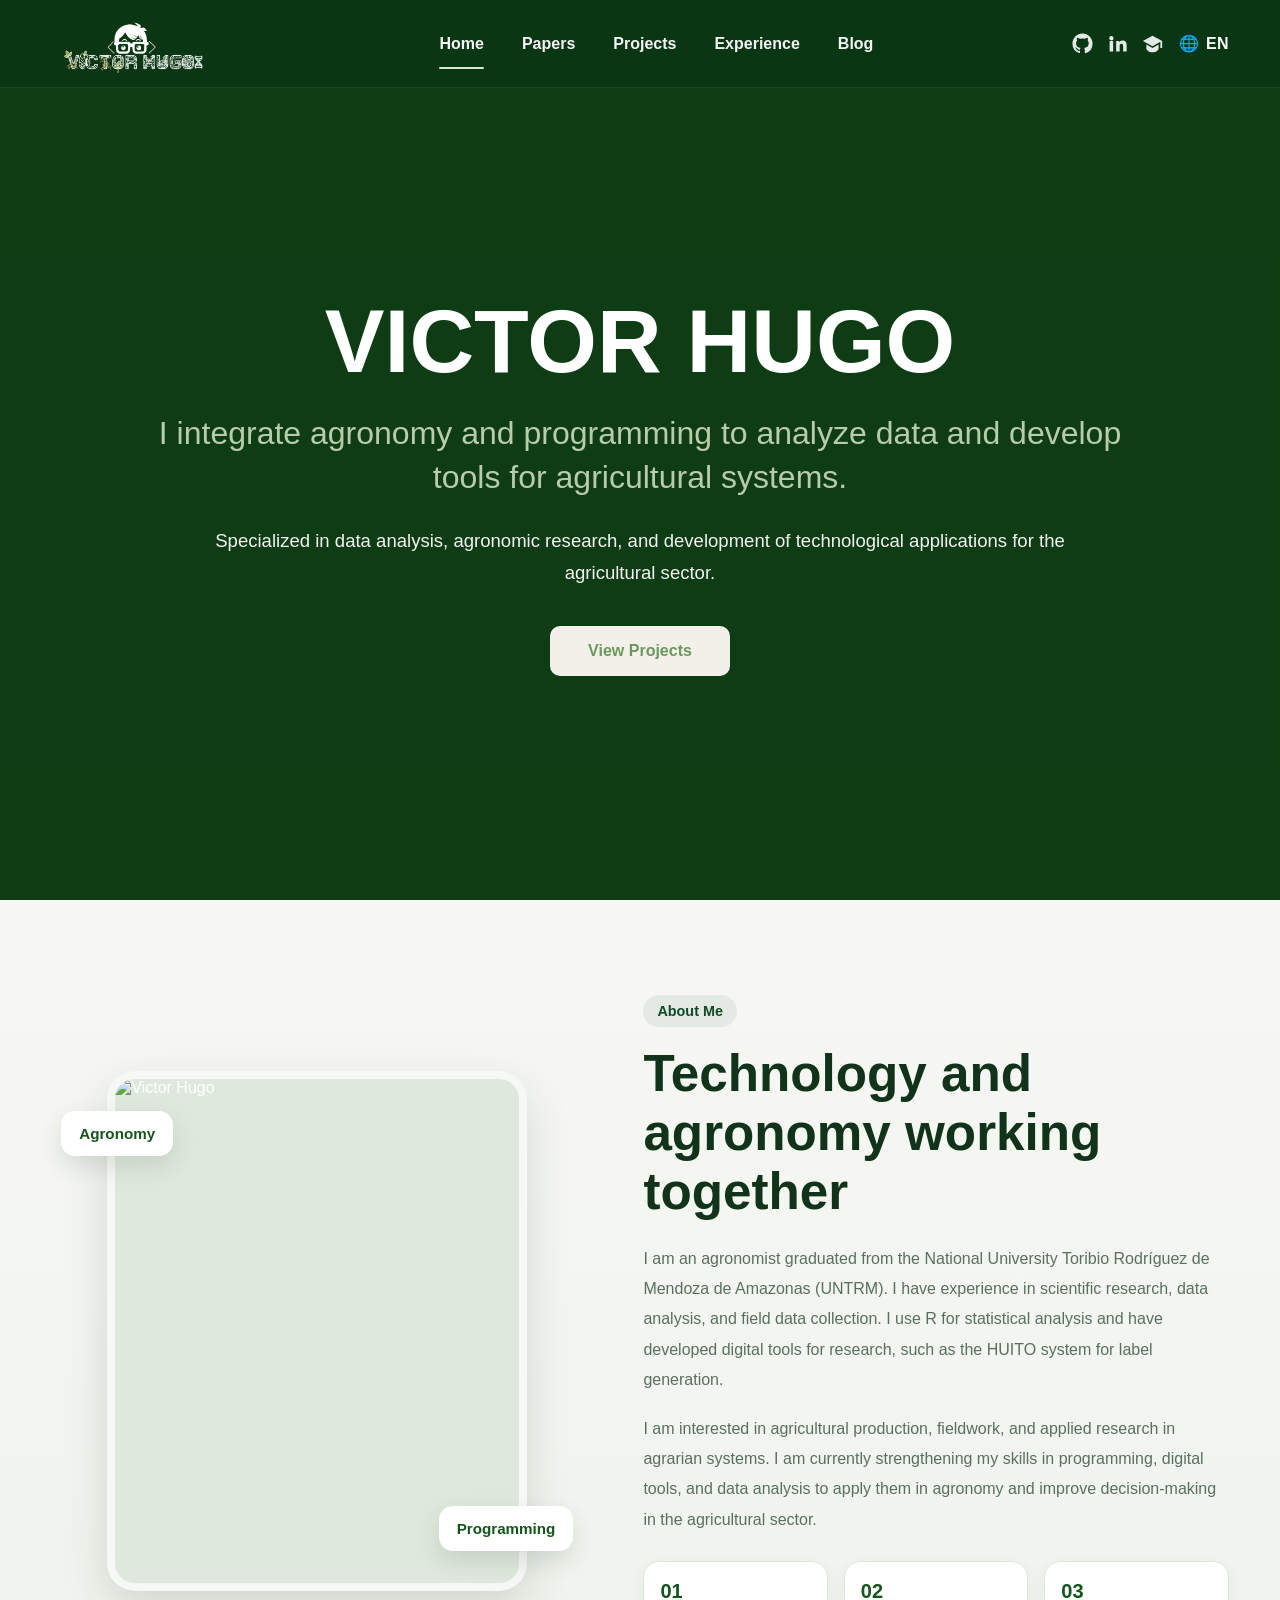
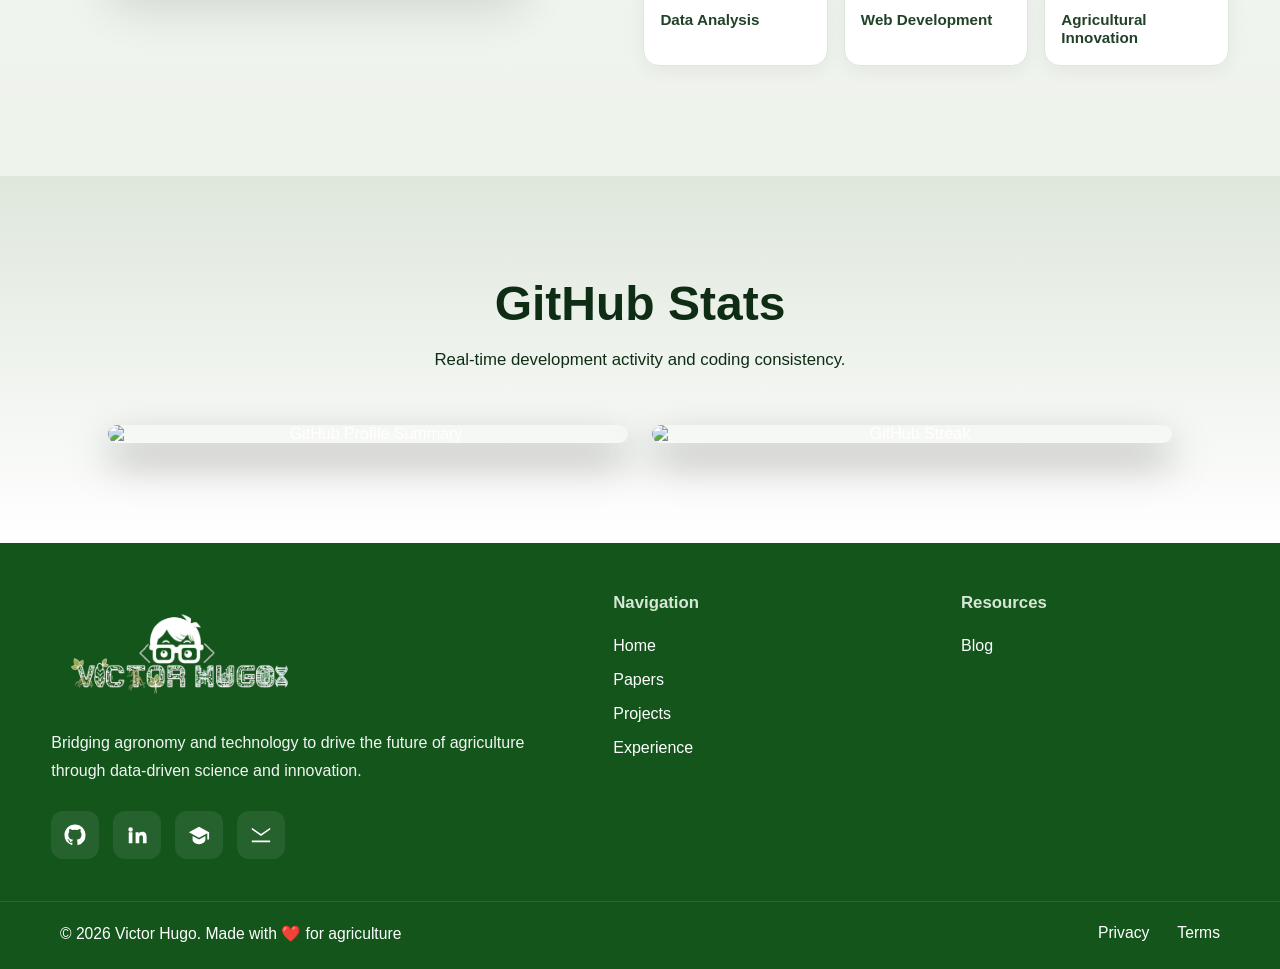
==== docs/index.html @ 96eaa32e "updt" ====
<!DOCTYPE html>
<html lang="en">
<head>
  <meta charset="UTF-8" />
  <meta name="viewport" content="width=device-width, initial-scale=1.0" />
  <title>Home | Victor Hugo</title>
  <link rel="stylesheet" href="styles.css" />
</head>
<body>
  <!-- ================= NAVBAR ================= -->
  <header class="navbar">
    <div class="container nav-container">
      <a href="index.html" class="logo" aria-label="Victor Hugo Home">
        <img src="pages/vh.png" alt="Victor Hugo Logo" />
      </a>

      <nav class="nav-menu">
        <a href="index.html" class="active" data-en="Home" data-es="Inicio">Home</a>
        <a href="papers.html" data-en="Papers" data-es="Publicaciones">Papers</a>
        <a href="projects.html" data-en="Projects" data-es="Proyectos">Projects</a>
        <a href="experience.html" data-en="Experience" data-es="Experiencia">Experience</a>
        <a href="blog.html" data-en="Blog" data-es="Blog">Blog</a>
      </nav>

      <div class="nav-actions">
        <div class="social-icons">
          <a href="https://github.com/Victor-Hugo-Baldera" target="_blank" rel="noopener noreferrer" aria-label="GitHub">
            <svg viewBox="0 0 24 24" aria-hidden="true">
              <path d="M12 .5C5.65.5.5 5.65.5 12A11.5 11.5 0 0 0 8.36 22.9c.58.11.79-.25.79-.56v-2.02c-3.18.69-3.85-1.35-3.85-1.35-.52-1.31-1.26-1.66-1.26-1.66-1.03-.7.08-.69.08-.69 1.14.08 1.73 1.16 1.73 1.16 1.01 1.73 2.65 1.23 3.3.94.1-.73.4-1.23.72-1.52-2.54-.29-5.22-1.27-5.22-5.66 0-1.25.45-2.27 1.16-3.07-.12-.29-.5-1.46.11-3.04 0 0 .95-.3 3.12 1.17a10.8 10.8 0 0 1 5.68 0c2.17-1.47 3.12-1.17 3.12-1.17.61 1.58.23 2.75.11 3.04.72.8 1.16 1.82 1.16 3.07 0 4.4-2.69 5.36-5.24 5.65.41.35.77 1.05.77 2.12v3.14c0 .31.21.67.8.56A11.5 11.5 0 0 0 23.5 12C23.5 5.65 18.35.5 12 .5Z"/>
            </svg>
          </a>

          <a href="https://www.linkedin.com/in/victor-hugo-baldera-chapo%C3%B1an-35a350390/" target="_blank" rel="noopener noreferrer" aria-label="LinkedIn">
            <svg viewBox="0 0 24 24" aria-hidden="true">
              <path d="M4.98 3.5A2.48 2.48 0 1 0 5 8.46 2.48 2.48 0 0 0 4.98 3.5ZM3 9h4v12H3V9Zm7 0h3.83v1.64h.05c.53-1.01 1.84-2.07 3.79-2.07 4.05 0 4.8 2.67 4.8 6.13V21h-4v-5.57c0-1.33-.02-3.03-1.85-3.03-1.86 0-2.15 1.45-2.15 2.94V21h-4V9Z"/>
            </svg>
          </a>

          <a href="https://scholar.google.com/citations?user=IOjB55EAAAAJ&hl=es&oi=ao" target="_blank" rel="noopener noreferrer" aria-label="Google Scholar">
            <svg viewBox="0 0 24 24" aria-hidden="true">
              <path d="M12 3 1 9l11 6 9-4.91V17h2V9L12 3Zm0 14L5 13.18V17c0 2.76 3.13 5 7 5s7-2.24 7-5v-3.82L12 17Z"/>
            </svg>
          </a>
        </div>

        <button class="lang-btn" id="langToggle" type="button" aria-label="Change language">
          <span class="lang-icon">🌐</span>
          <span class="lang-label">EN</span>
        </button>

        <button class="menu-toggle" id="menuToggle" type="button" aria-label="Open menu" aria-expanded="false">
          <span></span>
          <span></span>
          <span></span>
        </button>
      </div>
    </div>

    <div class="mobile-menu" id="mobileMenu">
      <a href="index.html" class="active" data-en="Home" data-es="Inicio">Home</a>
      <a href="papers.html" data-en="Papers" data-es="Publicaciones">Papers</a>
      <a href="projects.html" data-en="Projects" data-es="Proyectos">Projects</a>
      <a href="experience.html" data-en="Experience" data-es="Experiencia">Experience</a>
      <a href="blog.html" data-en="Blog" data-es="Blog">Blog</a>
    </div>
  </header>

  <!-- ================= HERO SECTION ================= -->
  <main class="hero">
    <div class="video-background">
      <iframe
        src="https://www.youtube.com/embed/85kTHwJ1Ju8?autoplay=1&mute=1&controls=0&modestbranding=1&playsinline=1&loop=1&playlist=85kTHwJ1Ju8&rel=0"
        title="Background video"
        frameborder="0"
        allow="autoplay; fullscreen"
        allowfullscreen>
      </iframe>
    </div>

    <div class="hero-overlay"></div>

    <section class="hero-content container">
      <h1 data-en="VICTOR HUGO" data-es="VICTOR HUGO">
        VICTOR HUGO
      </h1>

      <h2 data-en="I integrate agronomy and programming to analyze data and develop tools for agricultural systems."
          data-es="Integro la agronomía y la programación para analizar datos y desarrollar herramientas aplicadas a sistemas agrícolas.">
        I integrate agronomy and programming to analyze data and develop tools for agricultural systems.
      </h2>

      <p data-en="Specialized in data analysis, agronomic research, and development of technological applications for the agricultural sector."
         data-es="Especializado en análisis de datos, investigación agronómica y desarrollo de aplicaciones tecnológicas para el sector agrícola.">
        Specialized in data analysis, agronomic research, and development of technological applications for the agricultural sector.
      </p>

      <div class="hero-buttons">
        <a href="projects.html" class="btn btn-secondary" data-en="View Projects" data-es="Ver Proyectos">View Projects</a>
      </div>
    </section>
  </main>

  <!-- ================= ABOUT SECTION ================= -->
  <section class="about-section">
    <div class="container about-wrapper">
      <div class="about-image-box">
        <div class="about-image-frame">
          <img src="https://ctivitae.concytec.gob.pe/appDirectorioCTI/UploadFotoPath.do?tipo=visualizar_archivo&id_investigador=411318&ruta=/documents/docInvestigadores/411318/imagenes/VICTOR.jpg&content_type=image/jpeg" alt="Victor Hugo" />
        </div>

        <div class="about-floating-card card-one">
          <span data-en="Agronomy" data-es="Agronomía">Agronomy</span>
        </div>

        <div class="about-floating-card card-two">
          <span data-en="Programming" data-es="Programación">Programming</span>
        </div>
      </div>

      <div class="about-content">
        <span class="about-tag" data-en="About Me" data-es="Sobre Mí">About Me</span>

        <h2
          data-en="Technology and agronomy working together"
          data-es="Tecnología y agronomía trabajando juntas">
          Technology and agronomy working together
        </h2>

        <p
          data-en="I am an agronomist graduated from the National University Toribio Rodríguez de Mendoza de Amazonas (UNTRM). I have experience in scientific research, data analysis, and field data collection. I use R for statistical analysis and have developed digital tools for research, such as the HUITO system for label generation."
          data-es="Soy ingeniero agrónomo egresado de la Universidad Nacional Toribio Rodríguez de Mendoza de Amazonas (UNTRM). Tengo experiencia en investigación científica, análisis de datos y recolección de información en campo. Manejo herramientas como R para análisis estadístico y he desarrollado soluciones digitales aplicadas a la investigación, como el sistema HUITO para la generación de etiquetas.">
          I am an agronomist graduated from the National University Toribio Rodríguez de Mendoza de Amazonas (UNTRM). I have experience in scientific research, data analysis, and field data collection. I use R for statistical analysis and have developed digital tools for research, such as the HUITO system for label generation.
        </p>

        <p
          data-en="I am interested in agricultural production, fieldwork, and applied research in agrarian systems. I am currently strengthening my skills in programming, digital tools, and data analysis to apply them in agronomy and improve decision-making in the agricultural sector."
          data-es="Me interesa la producción agrícola, el trabajo en campo y la investigación aplicada a los sistemas agrarios. Actualmente, busco fortalecer mis conocimientos en programación, herramientas digitales y análisis de datos para aplicarlos en la agronomía y mejorar la toma de decisiones en el sector agrícola.">
          I am interested in agricultural production, fieldwork, and applied research in agrarian systems. I am currently strengthening my skills in programming, digital tools, and data analysis to apply them in agronomy and improve decision-making in the agricultural sector.
        </p>

        <div class="about-highlights">
          <div class="highlight-item">
            <strong>01</strong>
            <span data-en="Data Analysis" data-es="Análisis de Datos">Data Analysis</span>
          </div>

          <div class="highlight-item">
            <strong>02</strong>
            <span data-en="Web Development" data-es="Desarrollo Web">Web Development</span>
          </div>

          <div class="highlight-item">
            <strong>03</strong>
            <span data-en="Agricultural Innovation" data-es="Innovación Agrícola">Agricultural Innovation</span>
          </div>
        </div>
      </div>
    </div>
  </section>

  <!-- ================= GITHUB STATS SECTION ================= -->
  <section class="github-stats-section">
    <div class="container">
      <div class="stats-header">
        <h2 data-en="GitHub Stats" data-es="Estadísticas de GitHub">
          GitHub Stats
        </h2>

        <p
          data-en="Real-time development activity and coding consistency."
          data-es="Actividad real de desarrollo y constancia programando.">
          Real-time development activity and coding consistency.
        </p>
      </div>

      <div class="github-stats-grid">
        <img
          src="https://github-profile-summary-cards.vercel.app/api/cards/profile-details?username=Victor-Hugo-Baldera&theme=github_dark"
          alt="GitHub Profile Summary"
        />

        <img
          src="https://streak-stats.demolab.com?user=Victor-Hugo-Baldera&theme=tokyonight&hide_border=true"
          alt="GitHub Streak"
        />
      </div>
    </div>
  </section>

  <!-- ================= FOOTER ================= -->
  <footer class="footer">
    <div class="container footer-container">
      <div class="footer-left">
        <div class="footer-logo">
          <img src="pages/vh.png" alt="Victor Hugo Logo" />
        </div>

        <p>
        Bridging agronomy and technology to drive the future of agriculture through data-driven science and innovation.
        </p>

        <div class="footer-social">
          <a
            href="https://github.com/Victor-Hugo-Baldera"
            target="_blank"
            rel="noopener noreferrer"
            aria-label="GitHub"
            title="GitHub"
          >
            <svg viewBox="0 0 24 24" aria-hidden="true">
              <path d="M12 .5C5.65.5.5 5.65.5 12A11.5 11.5 0 0 0 8.36 22.9c.58.11.79-.25.79-.56v-2.02c-3.18.69-3.85-1.35-3.85-1.35-.52-1.31-1.26-1.66-1.26-1.66-1.03-.7.08-.69.08-.69 1.14.08 1.73 1.16 1.73 1.16 1.01 1.73 2.65 1.23 3.3.94.1-.73.4-1.23.72-1.52-2.54-.29-5.22-1.27-5.22-5.66 0-1.25.45-2.27 1.16-3.07-.12-.29-.5-1.46.11-3.04 0 0 .95-.3 3.12 1.17a10.8 10.8 0 0 1 5.68 0c2.17-1.47 3.12-1.17 3.12-1.17.61 1.58.23 2.75.11 3.04.72.8 1.16 1.82 1.16 3.07 0 4.4-2.69 5.36-5.24 5.65.41.35.77 1.05.77 2.12v3.14c0 .31.21.67.8.56A11.5 11.5 0 0 0 23.5 12C23.5 5.65 18.35.5 12 .5Z"/>
            </svg>
          </a>

          <a
            href="https://www.linkedin.com/in/victor-hugo-baldera-chapo%C3%B1an-35a350390/"
            target="_blank"
            rel="noopener noreferrer"
            aria-label="LinkedIn"
            title="LinkedIn"
          >
            <svg viewBox="0 0 24 24" aria-hidden="true">
              <path d="M4.98 3.5A2.48 2.48 0 1 0 5 8.46 2.48 2.48 0 0 0 4.98 3.5ZM3 9h4v12H3V9Zm7 0h3.83v1.64h.05c.53-1.01 1.84-2.07 3.79-2.07 4.05 0 4.8 2.67 4.8 6.13V21h-4v-5.57c0-1.33-.02-3.03-1.85-3.03-1.86 0-2.15 1.45-2.15 2.94V21h-4V9Z"/>
            </svg>
          </a>

          <a
            href="https://scholar.google.com/citations?user=IOjB55EAAAAJ&hl=es&oi=ao"
            target="_blank"
            rel="noopener noreferrer"
            aria-label="Google Scholar"
            title="Google Scholar"
          >
            <svg viewBox="0 0 24 24" aria-hidden="true">
              <path d="M12 3 1 9l11 6 9-4.91V17h2V9L12 3Zm0 14L5 13.18V17c0 2.76 3.13 5 7 5s7-2.24 7-5v-3.82L12 17Z"/>
            </svg>
          </a>

          <a
            href="mailto:victorhugobalderachaponan@gmail.com"
            aria-label="Correo"
            title="Correo"
          >
            <svg viewBox="0 0 24 24" aria-hidden="true">
              <path d="M2 4h20v16H2V4Zm10 7 10-7H2l10 7Zm0 2L2 6v12h20V6l-10 7Z"/>
            </svg>
          </a>
        </div>
      </div>

      <div class="footer-links">
        <h3>Navigation</h3>
<a href="index.html">Home</a>
<a href="papers.html">Papers</a>
<a href="projects.html">Projects</a>
<a href="experience.html">Experience</a>
      </div>

      <div class="footer-links">
        <h3>Resources</h3>
        <a href="blog.html">Blog</a>
      </div>
    </div>

    <div class="footer-bottom">
      <p>© 2026 Victor Hugo. Made with ❤️ for agriculture</p>
      <div>
        <a href="#">Privacy</a>
        <a href="#">Terms</a>
      </div>
    </div>
  </footer>

  <script src="script.js"></script>
</body>
</html>
---- docs/styles.css ----
/* ================= BASE ================= */
* {
  margin: 0;
  padding: 0;
  box-sizing: border-box;
}

html {
  scroll-behavior: smooth;
}

body {
  font-family: Arial, Helvetica, sans-serif;
  color: #ffffff;
  background: #14551c;
  overflow-x: hidden;
}

img,
svg {
  display: block;
}

button {
  font: inherit;
}

.container {
  width: min(92%, 1400px);
  margin: 0 auto;
}

/* ================= NAVBAR ================= */
.navbar {
  position: fixed;
  top: 0;
  left: 0;
  width: 100%;
  height: 88px;
  background: rgba(11, 53, 20, 0.72);
  backdrop-filter: blur(8px);
  -webkit-backdrop-filter: blur(8px);
  border-bottom: 1px solid rgba(255, 255, 255, 0.08);
  z-index: 1000;
}

.nav-container {
  height: 100%;
  display: flex;
  align-items: center;
  justify-content: space-between;
  gap: 20px;
}

.logo {
  display: flex;
  align-items: center;
  justify-content: flex-start;
  width: 190px;
  min-width: 190px;
  text-decoration: none;
}

.logo img {
  width: 160px;
  height: 74px;
  object-fit: contain;
}

.nav-menu {
  display: flex;
  align-items: center;
  gap: 38px;
}

.nav-menu a {
  position: relative;
  text-decoration: none;
  color: #f5f5f5;
  font-size: 1rem;
  font-weight: 600;
  padding: 8px 0;
  transition: color 0.25s ease;
}

.nav-menu a:hover {
  color: #ffffff;
}

.nav-menu a.active::after {
  content: "";
  position: absolute;
  left: 0;
  bottom: -8px;
  width: 100%;
  height: 2px;
  background: #dbe6d2;
  border-radius: 4px;
}

.nav-actions {
  display: flex;
  align-items: center;
  gap: 16px;
}

.social-icons {
  display: flex;
  align-items: center;
  gap: 14px;
}

.social-icons a {
  display: inline-flex;
  align-items: center;
  justify-content: center;
  text-decoration: none;
}

.social-icons svg {
  width: 21px;
  height: 21px;
  fill: #ffffff;
  opacity: 0.9;
  transition: transform 0.25s ease, opacity 0.25s ease;
}

.social-icons a:hover svg {
  opacity: 1;
  transform: translateY(-2px) scale(1.08);
}

.lang-btn {
  background: transparent;
  border: none;
  color: #ffffff;
  font-size: 1rem;
  font-weight: 700;
  cursor: pointer;
  letter-spacing: 0.3px;
  display: inline-flex;
  align-items: center;
  gap: 7px;
  white-space: nowrap;
}

.lang-icon {
  font-size: 1rem;
  line-height: 1;
}

.menu-toggle {
  display: none;
  width: 46px;
  height: 46px;
  border: none;
  background: transparent;
  cursor: pointer;
  flex-direction: column;
  justify-content: center;
  gap: 6px;
  flex-shrink: 0;
}

.menu-toggle span {
  display: block;
  width: 27px;
  height: 2.5px;
  background: #ffffff;
  border-radius: 10px;
  margin: 0 auto;
  transition: 0.3s ease;
}

.menu-toggle.active span:nth-child(1) {
  transform: translateY(8px) rotate(45deg);
}

.menu-toggle.active span:nth-child(2) {
  opacity: 0;
}

.menu-toggle.active span:nth-child(3) {
  transform: translateY(-8px) rotate(-45deg);
}

.mobile-menu {
  display: none;
  background: rgba(9, 39, 15, 0.96);
  border-top: 1px solid rgba(255, 255, 255, 0.08);
  padding: 10px 20px 18px;
}

.mobile-menu.show {
  display: block;
}

.mobile-menu a {
  display: block;
  width: 100%;
  text-align: left;
  text-decoration: none;
  color: #ffffff;
  padding: 14px 8px;
  font-size: 1rem;
  font-weight: 600;
  border-bottom: 1px solid rgba(255, 255, 255, 0.08);
}

.mobile-menu a.active {
  color: #d8e8cc;
}

/* ================= HERO SECTION ================= */
.hero {
  position: relative;
  min-height: 100vh;
  display: flex;
  align-items: center;
  justify-content: center;
  text-align: center;
  padding: 120px 0 50px;
  overflow: hidden;
}

.video-background {
  position: absolute;
  inset: 0;
  overflow: hidden;
  z-index: 0;
}

.video-background iframe {
  position: absolute;
  top: 50%;
  left: 50%;
  width: 177.77vh;
  height: 56.25vw;
  min-width: 100%;
  min-height: 100%;
  transform: translate(-50%, -50%) scale(1.2);
  pointer-events: none;
}

.hero-overlay {
  position: absolute;
  inset: 0;
  background: rgba(7, 31, 13, 0.45);
  z-index: 1;
}

.hero-content {
  position: relative;
  z-index: 2;
  max-width: 980px;
}

.hero-content h1 {
  font-size: clamp(2.8rem, 7vw, 5.8rem);
  line-height: 1.05;
  font-weight: 700;
  margin-bottom: 24px;
}

.hero-content h2 {
  font-size: clamp(1.2rem, 2.5vw, 2rem);
  line-height: 1.35;
  font-weight: 400;
  color: #b9cba9;
  margin-bottom: 26px;
}

.hero-content p {
  max-width: 860px;
  margin: 0 auto 36px;
  font-size: clamp(1rem, 1.5vw, 1.16rem);
  line-height: 1.75;
  color: #f3f3f3;
}

.hero-buttons {
  display: flex;
  align-items: center;
  justify-content: center;
  gap: 16px;
  flex-wrap: wrap;
}

.btn {
  display: inline-flex;
  align-items: center;
  justify-content: center;
  min-width: 180px;
  padding: 16px 28px;
  border-radius: 10px;
  text-decoration: none;
  font-size: 1rem;
  font-weight: 700;
  transition: transform 0.25s ease;
}

.btn:hover {
  transform: translateY(-2px);
}

.btn-primary {
  background: #2f68ee;
  color: #ffffff;
}

.btn-secondary {
  background: #f3f0ea;
  color: #6b985f;
}

/* ================= ABOUT SECTION ================= */
.about-section {
  background: linear-gradient(180deg, #f7f7f4 0%, #eef3ec 100%);
  padding: 95px 0 110px;
}

.about-wrapper {
  display: grid;
  grid-template-columns: 1fr 1.1fr;
  align-items: center;
  gap: 60px;
  max-width: 1180px;
}

.about-image-box {
  position: relative;
  display: flex;
  justify-content: center;
  align-items: center;
}

.about-image-frame {
  width: 100%;
  max-width: 420px;
  height: 520px;
  border-radius: 28px;
  overflow: hidden;
  box-shadow: 0 18px 45px rgba(19, 46, 26, 0.14);
  border: 8px solid rgba(255, 255, 255, 0.7);
  background: #dfe8dc;
}

.about-image-frame img {
  width: 100%;
  height: 100%;
  object-fit: cover;
}

.about-floating-card {
  position: absolute;
  background: #ffffff;
  color: #14551c;
  padding: 14px 18px;
  border-radius: 14px;
  box-shadow: 0 10px 24px rgba(16, 42, 22, 0.12);
  font-weight: 700;
  font-size: 0.95rem;
}

.card-one {
  top: 40px;
  left: 10px;
}

.card-two {
  bottom: 40px;
  right: 10px;
}

.about-content {
  color: #16331d;
}

.about-tag {
  display: inline-block;
  background: rgba(15, 75, 39, 0.08);
  color: #0f4b27;
  padding: 8px 14px;
  border-radius: 999px;
  font-size: 0.9rem;
  font-weight: 700;
  margin-bottom: 18px;
}

.about-content h2 {
  font-size: clamp(2rem, 4vw, 3.2rem);
  line-height: 1.15;
  margin-bottom: 22px;
  color: #10331a;
}

.about-content p {
  font-size: 1rem;
  line-height: 1.9;
  color: #5b6f61;
  margin-bottom: 18px;
}

.about-highlights {
  display: grid;
  grid-template-columns: repeat(3, 1fr);
  gap: 16px;
  margin-top: 26px;
}

.highlight-item {
  background: #ffffff;
  border: 1px solid #dfe7dc;
  border-radius: 16px;
  padding: 18px 16px;
  box-shadow: 0 6px 18px rgba(18, 44, 24, 0.05);
}

.highlight-item strong {
  display: block;
  font-size: 1.25rem;
  color: #14551c;
  margin-bottom: 8px;
}

.highlight-item span {
  font-size: 0.95rem;
  font-weight: 600;
  color: #214129;
}

/* ================= GITHUB STATS SECTION ================= */
.github-stats-section {
  background: linear-gradient(180deg, #dfe7dc 0%, #ffffff 100%);
  padding: 100px 0;
  text-align: center;
}

.github-stats-section .stats-header {
  max-width: 760px;
  margin: 0 auto 50px;
}

.github-stats-section .stats-header h2 {
  font-size: clamp(2rem, 4vw, 3rem);
  color: #0f2d14;
  margin-bottom: 14px;
}

.github-stats-section .stats-header p {
  color: #0f2d14;
  font-size: 1.05rem;
  line-height: 1.8;
}

.github-stats-grid {
  display: flex;
  justify-content: center;
  align-items: stretch;
  gap: 24px;
  flex-wrap: nowrap;
}

.github-stats-grid img {
  width: 100%;
  max-width: 520px;
  flex: 1;
  border-radius: 16px;
  box-shadow: 0 18px 40px rgba(0, 0, 0, 0.35);
  transition: transform 0.3s ease, box-shadow 0.3s ease;
}

.github-stats-grid img:hover {
  transform: translateY(-5px) scale(1.01);
  box-shadow: 0 25px 50px rgba(0, 0, 0, 0.45);
}

/* ================= FOOTER ================= */
.footer {
  background: #14551c;
  color: #eef7ef;
  padding: 50px 0 26px;
}

.footer-container {
  display: grid;
  grid-template-columns: 1.8fr 1fr 1fr;
  gap: 80px;
  align-items: start;
}

.footer-left {
  max-width: 520px;
}

.footer-logo {
  display: flex;
  align-items: center;
  margin-bottom: 26px;
}

.footer-logo img {
  width: 250px;
  height: auto;
  object-fit: contain;
}

.footer-left p {
  font-size: 1rem;
  line-height: 1.75;
  color: #f0f7f1;
  max-width: 500px;
  margin-bottom: 26px;
}

.footer-social {
  display: flex;
  align-items: center;
  gap: 14px;
}

.footer-social a {
  width: 48px;
  height: 48px;
  border-radius: 12px;
  background: rgba(255, 255, 255, 0.08);
  display: inline-flex;
  align-items: center;
  justify-content: center;
  transition: transform 0.25s ease, background 0.25s ease;
}

.footer-social a:hover {
  transform: translateY(-2px);
  background: rgba(255, 255, 255, 0.14);
}

.footer-social svg {
  width: 22px;
  height: 22px;
  fill: #ffffff;
}

.footer-links h3 {
  font-size: 1.05rem;
  font-weight: 700;
  color: #d7e7d5;
  margin-bottom: 24px;
}

.footer-links a {
  display: block;
  color: #ffffff;
  text-decoration: none;
  font-size: 1rem;
  margin-bottom: 16px;
  transition: opacity 0.2s ease;
}

.footer-links a:hover {
  opacity: 0.8;
}

.footer-bottom {
  margin-top: 42px;
  padding-top: 22px;
  padding-left: 60px;
  padding-right: 60px;
  border-top: 1px solid rgba(255, 255, 255, 0.1);
  display: flex;
  justify-content: space-between;
  align-items: center;
  gap: 20px;
}

.footer-bottom p {
  color: #ffffff;
  font-size: 0.98rem;
  margin: 0;
}

.footer-bottom div {
  display: flex;
  align-items: center;
  gap: 28px;
}

.footer-bottom a {
  color: #ffffff;
  text-decoration: none;
  font-size: 0.98rem;
  transition: opacity 0.2s ease;
}

.footer-bottom a:hover {
  opacity: 0.8;
}

/* ================= RESPONSIVE ================= */
@media (max-width: 1100px) {
  .logo {
    width: 150px;
    min-width: 150px;
  }

  .logo img {
    width: 125px;
    height: 64px;
  }

  .nav-menu {
    gap: 22px;
  }

  .nav-menu a {
    font-size: 0.94rem;
  }

  .social-icons {
    gap: 11px;
  }

  .social-icons svg {
    width: 19px;
    height: 19px;
  }
}

@media (max-width: 1000px) {
  .about-wrapper {
    grid-template-columns: 1fr;
    gap: 40px;
  }

  .about-image-frame {
    max-width: 420px;
    height: 500px;
  }

  .about-content {
    text-align: center;
  }

  .about-highlights {
    grid-template-columns: repeat(3, 1fr);
  }
}

@media (max-width: 980px) {
  .footer-container {
    grid-template-columns: 1fr;
    gap: 40px;
  }

  .footer-left {
    max-width: 100%;
  }

  .footer-bottom {
    flex-direction: column;
    align-items: center;
    text-align: center;
    padding-left: 0;
    padding-right: 0;
  }

  .footer-bottom div {
    justify-content: center;
    flex-wrap: wrap;
    gap: 18px;
  }
}

@media (max-width: 900px) {
  .github-stats-grid {
    flex-direction: column;
    flex-wrap: wrap;
    align-items: center;
  }

  .github-stats-grid img {
    max-width: 100%;
  }
}

@media (max-width: 860px) {
  .nav-menu {
    display: none;
  }

  .menu-toggle {
    display: flex;
  }

  .nav-container {
    gap: 10px;
  }

  .logo {
    width: 100px;
    min-width: 100px;
  }

  .logo img {
    width: 92px;
    height: 52px;
  }

  .nav-actions {
    gap: 10px;
    flex: 1;
    justify-content: flex-end;
  }

  .social-icons {
    gap: 8px;
  }

  .social-icons svg {
    width: 17px;
    height: 17px;
  }

  .lang-btn {
    font-size: 0.92rem;
    gap: 5px;
  }

  .hero {
    padding-top: 130px;
  }

  .hero-content {
    max-width: 92%;
  }

  .video-background iframe {
    transform: translate(-50%, -50%) scale(1.35);
  }
}

@media (max-width: 680px) {
  .about-section {
    padding: 75px 0 85px;
  }

  .about-image-frame {
    max-width: 100%;
    height: 420px;
  }

  .card-one {
    top: 18px;
    left: 8px;
  }

  .card-two {
    bottom: 18px;
    right: 8px;
  }

  .about-content h2 {
    margin-bottom: 18px;
  }

  .about-content p {
    font-size: 0.97rem;
    line-height: 1.8;
  }

  .about-highlights {
    grid-template-columns: 1fr;
  }

  .highlight-item {
    text-align: left;
  }
}

@media (max-width: 640px) {
  .footer {
    padding: 10px 0 26px;
  }

  .footer-logo img {
    width: 110px;
  }

  .footer-left p {
    font-size: 0.96rem;
  }

  .footer-social a {
    width: 44px;
    height: 44px;
  }

  .footer-social svg {
    width: 20px;
    height: 20px;
  }
}

@media (max-width: 580px) {
  .navbar {
    height: 80px;
  }

  .container {
    width: 94%;
  }

  .logo {
    width: 82px;
    min-width: 82px;
  }

  .logo img {
    width: 76px;
    height: 46px;
  }

  .nav-actions {
    gap: 8px;
  }

  .social-icons {
    gap: 6px;
  }

  .social-icons svg {
    width: 15px;
    height: 15px;
  }

  .lang-btn {
    font-size: 0.84rem;
    gap: 4px;
  }

  .lang-label {
    display: inline-block;
  }

  .menu-toggle {
    width: 40px;
    height: 40px;
  }

  .menu-toggle span {
    width: 23px;
  }

  .hero {
    padding: 118px 0 40px;
  }

  .hero-buttons {
    flex-direction: column;
    gap: 14px;
  }

  .btn {
    width: 100%;
    max-width: 280px;
  }

  .hero-content p {
    font-size: 0.97rem;
  }

  .video-background iframe {
    transform: translate(-50%, -50%) scale(1.5);
  }
}

/* ================= PAPERS HERO ================= */
.papers-hero {
  padding: 150px 0 70px;
  background: linear-gradient(180deg, #0f2d14 0%, #0b2210 100%);
  text-align: center;
  margin-bottom: 40px; /* separación con la siguiente sección */
}

.papers-tag {
  display: inline-block;
  padding: 8px 14px;
  border-radius: 999px;
  background: rgba(255, 255, 255, 0.08);
  color: #d8ead6;
  font-size: 0.92rem;
  font-weight: 700;
  margin-bottom: 18px;
}

.papers-hero h1 {
  font-family: "Archivo Black", sans-serif;
  font-size: clamp(2.4rem, 5vw, 4.7rem);
  line-height: 1.05;
  margin-bottom: 18px;
}

.papers-hero p {
  max-width: 760px;
  margin: 0 auto;
  font-size: 1.05rem;
  line-height: 1.8;
  color: #cfe3d2;
}

/* ================= PAPERS SECTION ================= */
.papers-section {
  background: linear-gradient(180deg, #f7f7f4 0%, #eef3ec 100%);
  padding: 70px 0 100px;
  margin-top: 30px;   /* separación desde arriba */
  margin-bottom: 10px; /* separación con el footer */
  border-radius: 0;
}

.papers-section-header {
  text-align: center;
  max-width: 760px;
  margin: 0 auto 46px;
}

.papers-section-header h2 {
  font-family: "Archivo Black", sans-serif;
  font-size: clamp(2rem, 4vw, 3rem);
  color: #10331a;
  margin-bottom: 14px;
}

.papers-section-header p {
  color: #5d6d61;
  font-size: 1rem;
  line-height: 1.8;
}

/* ================= PAPERS GRID ================= */
.papers-grid {
  display: grid;
  grid-template-columns: repeat(3, 1fr);
  gap: 28px;
}

.paper-card {
  background: #ffffff;
  border: 1px solid #dfe7dc;
  border-radius: 20px;
  overflow: hidden;
  box-shadow: 0 10px 28px rgba(20, 48, 27, 0.06);
  display: flex;
  flex-direction: column;
  height: 100%;
  transition: transform 0.25s ease, box-shadow 0.25s ease;
}

.paper-card:hover {
  transform: translateY(-6px);
  box-shadow: 0 20px 45px rgba(0, 0, 0, 0.12);
}

.paper-image {
  width: 100%;
  height: 220px;
  overflow: hidden;
  background: #e7eee4;
}

.paper-image img {
  width: 100%;
  height: 100%;
  object-fit: cover;
  display: block;
}

.paper-card-content {
  padding: 22px;
  display: flex;
  flex-direction: column;
  flex-grow: 1;
}

.paper-journal {
  display: inline-block;
  font-size: 0.84rem;
  font-weight: 700;
  color: #1f6a3b;
  background: rgba(31, 106, 59, 0.08);
  border-radius: 999px;
  padding: 7px 11px;
  margin-bottom: 14px;
}

.paper-card h3 {
  font-size: 1.15rem;
  line-height: 1.45;
  color: #16331d;
  margin-bottom: 12px;
}

.paper-date {
  font-size: 0.96rem;
  color: #68776b;
  margin-bottom: 18px;
}

.paper-actions {
  margin-top: auto;
}

.paper-actions a {
  display: inline-flex;
  align-items: center;
  justify-content: center;
  min-width: 130px;
  padding: 11px 16px;
  border-radius: 10px;
  background: #2f68ee;
  color: #ffffff;
  text-decoration: none;
  font-weight: 700;
  font-size: 0.95rem;
}

.paper-loading,
.paper-empty {
  grid-column: 1 / -1;
  text-align: center;
  color: #5d6d61;
  font-size: 1rem;
  padding: 30px 0;
}


/* ================= RESPONSIVE ================= */
@media (max-width: 1000px) {
  .papers-grid {
    grid-template-columns: repeat(2, 1fr);
  }
}

@media (max-width: 680px) {
  .papers-hero {
    padding: 130px 0 55px;
    margin-bottom: 24px;
  }

  .papers-section {
    padding: 55px 0 80px;
    margin-top: 20px;
    margin-bottom: 50px;
  }
}

@media (max-width: 600px) {
  .papers-grid {
    grid-template-columns: 1fr;
  }

  .paper-image {
    height: 200px;
  }
}

/* ================= PROJECTS HERO ================= */
.projects-hero {
  padding: 150px 0 70px;
  background: linear-gradient(180deg, #0f2d14 0%, #0b2210 100%);
  text-align: center;
  margin-bottom: 40px;
}

.projects-tag {
  display: inline-block;
  padding: 8px 14px;
  border-radius: 999px;
  background: rgba(255, 255, 255, 0.08);
  color: #d8ead6;
  font-size: 0.92rem;
  font-weight: 700;
  margin-bottom: 18px;
}

.projects-hero h1 {
  font-family: "Archivo Black", sans-serif;
  font-size: clamp(2.4rem, 5vw, 4.7rem);
  line-height: 1.05;
  margin-bottom: 18px;
}

.projects-hero p {
  max-width: 760px;
  margin: 0 auto;
  font-size: 1.05rem;
  line-height: 1.8;
  color: #cfe3d2;
}

/* ================= PROJECTS SECTION ================= */
.projects-section {
  background: linear-gradient(180deg, #f7f7f4 0%, #eef3ec 100%);
  padding: 70px 0 100px;
  margin-top: 30px;
  margin-bottom: 40px;
}

.projects-section-header {
  text-align: center;
  max-width: 760px;
  margin: 0 auto 46px;
}

.projects-section-header h2 {
  font-family: "Archivo Black", sans-serif;
  font-size: clamp(2rem, 4vw, 3rem);
  color: #10331a;
  margin-bottom: 14px;
}

.projects-section-header p {
  color: #5d6d61;
  font-size: 1rem;
  line-height: 1.8;
}

/* ================= PROJECTS GRID ================= */
.projects-grid {
  display: grid;
  grid-template-columns: repeat(3, 1fr);
  gap: 28px;
}

.project-card {
  background: #ffffff;
  border: 1px solid #dfe7dc;
  border-radius: 20px;
  overflow: hidden;
  box-shadow: 0 10px 28px rgba(20, 48, 27, 0.06);
  display: flex;
  flex-direction: column;
  height: 100%;
  transition: transform 0.25s ease, box-shadow 0.25s ease;
}

.project-card:hover {
  transform: translateY(-6px);
  box-shadow: 0 20px 45px rgba(0, 0, 0, 0.12);
}

.project-image {
  width: 100%;
  height: 220px;
  overflow: hidden;
  background: #e7eee4;
  display: flex;
  align-items: center;
  justify-content: center;
}

.project-image img {
  width: 100%;
  height: 100%;
  object-fit: cover;
  display: block;
}

.project-placeholder {
  background: linear-gradient(135deg, #dfe8dc 0%, #edf3eb 100%);
}

.project-placeholder span {
  font-family: "Archivo Black", sans-serif;
  font-size: 1.3rem;
  color: #14551c;
  opacity: 0.7;
}

.project-card-content {
  padding: 22px;
  display: flex;
  flex-direction: column;
  flex-grow: 1;
}

.project-type {
  display: inline-block;
  font-size: 0.84rem;
  font-weight: 700;
  color: #1f6a3b;
  background: rgba(31, 106, 59, 0.08);
  border-radius: 999px;
  padding: 7px 11px;
  margin-bottom: 14px;
}

.project-card h3 {
  font-size: 1.15rem;
  line-height: 1.45;
  color: #16331d;
  margin-bottom: 12px;
}

.project-card p {
  font-size: 0.96rem;
  color: #68776b;
  line-height: 1.7;
  margin-bottom: 18px;
}

.project-tech {
  display: flex;
  flex-wrap: wrap;
  gap: 10px;
  margin-bottom: 18px;
}

.project-tech span {
  font-size: 0.82rem;
  font-weight: 700;
  color: #214129;
  background: #e7eee4;
  border-radius: 999px;
  padding: 7px 11px;
}

.project-actions {
  margin-top: auto;
  display: flex;
  gap: 12px;
}

.project-actions a {
  display: inline-flex;
  align-items: center;
  justify-content: center;
  min-width: 130px;
  padding: 11px 16px;
  border-radius: 10px;
  background: #2f68ee;
  color: #ffffff;
  text-decoration: none;
  font-weight: 700;
  font-size: 0.95rem;
  flex: 1;
}

.project-actions a.secondary {
  background: #e7eee4;
  color: #16331d;
}

/* ================= RESPONSIVE PROJECTS ================= */
@media (max-width: 1000px) {
  .projects-grid {
    grid-template-columns: repeat(2, 1fr);
  }
}

@media (max-width: 680px) {
  .projects-hero {
    padding: 130px 0 55px;
    margin-bottom: 24px;
  }

  .projects-section {
    padding: 55px 0 80px;
    margin-top: 20px;
    margin-bottom: 30px;
  }
}

@media (max-width: 600px) {
  .projects-grid {
    grid-template-columns: 1fr;
  }

  .project-image {
    height: 200px;
  }
}

/* ================= EXPERIENCE HERO ================= */
.experience-hero {
  padding: 150px 0 70px;
  background: linear-gradient(180deg, #0f2d14 0%, #0b2210 100%);
  text-align: center;
  margin-bottom: 40px;
}

.experience-tag {
  display: inline-block;
  padding: 8px 14px;
  border-radius: 999px;
  background: rgba(255, 255, 255, 0.08);
  color: #d8ead6;
  font-size: 0.92rem;
  font-weight: 700;
  margin-bottom: 18px;
}

.experience-hero h1 {
  font-family: "Archivo Black", sans-serif;
  font-size: clamp(2.4rem, 5vw, 4.7rem);
  line-height: 1.05;
  margin-bottom: 18px;
}

.experience-hero p {
  max-width: 760px;
  margin: 0 auto;
  font-size: 1.05rem;
  line-height: 1.8;
  color: #cfe3d2;
}

/* ================= EXPERIENCE SECTION ================= */
.experience-section {
  background: linear-gradient(180deg, #f7f7f4 0%, #eef3ec 100%);
  padding: 70px 0 100px;
  margin-top: 30px;
  margin-bottom: 40px;
}

.experience-section-header {
  text-align: center;
  max-width: 760px;
  margin: 0 auto 54px;
}

.experience-section-header h2 {
  font-family: "Archivo Black", sans-serif;
  font-size: clamp(2rem, 4vw, 3rem);
  color: #10331a;
  margin-bottom: 14px;
}

.experience-section-header p {
  color: #5d6d61;
  font-size: 1rem;
  line-height: 1.8;
}

/* ================= EXPERIENCE TIMELINE ================= */
.experience-timeline {
  position: relative;
  max-width: 1200px;
  margin: 0 auto;
  padding-left: 110px;
}

.experience-timeline::before {
  content: "";
  position: absolute;
  left: 74px;
  top: 0;
  width: 3px;
  height: 100%;
  background: #87b69d;
}

.experience-item {
  position: relative;
  margin-bottom: 36px;
}

.experience-line-side {
  position: absolute;
  left: -2px;
  top: 0;
  width: 76px;
  display: flex;
  justify-content: center;
  z-index: 2;
}

.experience-icon {
  width: 76px;
  height: 76px;
  border-radius: 50%;
  background: linear-gradient(135deg, #4a7b4e 0%, #2e6134 100%);
  color: #ffffff;
  font-size: 1.8rem;
  font-weight: 700;
  display: flex;
  align-items: center;
  justify-content: center;
  box-shadow: 0 10px 24px rgba(20, 48, 27, 0.18);
}

.experience-card {
  background: #ffffff;
  border: 1px solid #d8e4d8;
  border-radius: 22px;
  overflow: hidden;
  box-shadow: 0 12px 26px rgba(20, 48, 27, 0.07);
  display: grid;
  grid-template-columns: 366px 1fr;
  min-height: 320px;
}

.experience-card-image {
  background: #e9efea;
  min-height: 100%;
}

.experience-card-image img {
  width: 100%;
  height: 100%;
  object-fit: cover;
  display: block;
}

.experience-card-content {
  padding: 34px 30px 30px;
  color: #16331d;
  display: flex;
  flex-direction: column;
}

.experience-top-row {
  display: flex;
  justify-content: flex-end;
  margin-bottom: 8px;
}

.experience-status {
  display: inline-flex;
  align-items: center;
  justify-content: center;
  padding: 8px 16px;
  border-radius: 999px;
  background: #25c35a;
  color: #ffffff;
  font-size: 0.9rem;
  font-weight: 700;
}

.experience-card-content h3 {
  font-size: clamp(1.8rem, 2.5vw, 2.35rem);
  line-height: 1.18;
  color: #0f2d14;
  margin-bottom: 10px;
}

.experience-card-content h4 {
  font-size: 1.1rem;
  font-weight: 500;
  color: #275135;
  margin-bottom: 14px;
}

.experience-meta {
  display: flex;
  flex-wrap: wrap;
  gap: 12px;
  margin-bottom: 22px;
}

.experience-meta-item {
  display: inline-flex;
  align-items: center;
  justify-content: center;
  padding: 8px 14px;
  border-radius: 999px;
  background: #eef3ec;
  color: #5a6d5f;
  font-size: 0.95rem;
  font-weight: 600;
}

.experience-card-content p {
  font-size: 1rem;
  line-height: 1.8;
  color: #586c60;
}

.experience-loading,
.experience-empty {
  text-align: center;
  color: #5d6d61;
  font-size: 1rem;
  padding: 30px 0;
}

/* ================= RESPONSIVE EXPERIENCE ================= */
@media (max-width: 1100px) {
  .experience-card {
    grid-template-columns: 300px 1fr;
  }
}

@media (max-width: 900px) {
  .experience-timeline {
    padding-left: 0;
  }

  .experience-timeline::before {
    display: none;
  }

  .experience-line-side {
    position: static;
    width: auto;
    justify-content: flex-start;
    margin-bottom: 14px;
  }

  .experience-card {
    grid-template-columns: 1fr;
  }

  .experience-card-image {
    height: 260px;
  }
}

@media (max-width: 680px) {
  .experience-hero {
    padding: 130px 0 55px;
    margin-bottom: 24px;
  }

  .experience-section {
    padding: 55px 0 80px;
    margin-top: 20px;
    margin-bottom: 30px;
  }

  .experience-card-content {
    padding: 22px 18px 20px;
  }

  .experience-card-content h3 {
    font-size: 1.9rem;
  }

  .experience-card-image {
    height: 220px;
  }

  .experience-icon {
    width: 64px;
    height: 64px;
    font-size: 1.5rem;
  }
}

/* ================= BLOG HERO ================= */
.blog-hero {
  padding: 150px 0 70px;
  background: linear-gradient(180deg, #0f2d14 0%, #0b2210 100%);
  text-align: center;
  margin-bottom: 40px;
}

.blog-tag {
  display: inline-block;
  padding: 8px 14px;
  border-radius: 999px;
  background: rgba(255, 255, 255, 0.08);
  color: #d8ead6;
  font-size: 0.92rem;
  font-weight: 700;
  margin-bottom: 18px;
}

.blog-hero h1 {
  font-family: "Archivo Black", sans-serif;
  font-size: clamp(2.4rem, 5vw, 4.7rem);
  line-height: 1.05;
  margin-bottom: 18px;
}

.blog-hero p {
  max-width: 760px;
  margin: 0 auto;
  font-size: 1.05rem;
  line-height: 1.8;
  color: #cfe3d2;
}

/* ================= BLOG SECTION ================= */
.blog-section {
  background: linear-gradient(180deg, #f7f7f4 0%, #eef3ec 100%);
  padding: 70px 0 100px;
  margin-top: 30px;
  margin-bottom: 40px;
}

.blog-section-header {
  text-align: center;
  max-width: 760px;
  margin: 0 auto 50px;
}

.blog-section-header h2 {
  font-family: "Archivo Black", sans-serif;
  font-size: clamp(2rem, 4vw, 3rem);
  color: #10331a;
  margin-bottom: 14px;
}

.blog-section-header p {
  color: #5d6d61;
  font-size: 1rem;
  line-height: 1.8;
}

/* ================= BLOG GRID ================= */
.blog-grid {
  display: grid;
  grid-template-columns: repeat(3, 1fr);
  gap: 28px;
}

.blog-card {
  background: #ffffff;
  border: 1px solid #dfe7dc;
  border-radius: 20px;
  overflow: hidden;
  box-shadow: 0 10px 28px rgba(20, 48, 27, 0.06);
  display: flex;
  flex-direction: column;
  height: 100%;
  transition: transform 0.25s ease, box-shadow 0.25s ease;
}

.blog-card:hover {
  transform: translateY(-6px);
  box-shadow: 0 20px 45px rgba(0, 0, 0, 0.12);
}

.blog-card-image {
  width: 100%;
  height: 220px;
  overflow: hidden;
  background: #e7eee4;
}

.blog-card-image img {
  width: 100%;
  height: 100%;
  object-fit: cover;
  display: block;
}

.blog-card-content {
  padding: 22px;
  display: flex;
  flex-direction: column;
  flex-grow: 1;
}

.blog-date {
  display: inline-block;
  font-size: 0.84rem;
  font-weight: 700;
  color: #1f6a3b;
  background: rgba(31, 106, 59, 0.08);
  border-radius: 999px;
  padding: 7px 11px;
  margin-bottom: 14px;
}

.blog-card h3 {
  font-size: 1.15rem;
  line-height: 1.45;
  color: #16331d;
  margin-bottom: 12px;
}

.blog-card p {
  font-size: 0.96rem;
  line-height: 1.75;
  color: #68776b;
  margin-bottom: 18px;
}

.blog-actions {
  margin-top: auto;
}

.blog-actions a {
  display: inline-flex;
  align-items: center;
  justify-content: center;
  min-width: 140px;
  padding: 11px 16px;
  border-radius: 10px;
  background: #2f68ee;
  color: #ffffff;
  text-decoration: none;
  font-weight: 700;
  font-size: 0.95rem;
}

.blog-loading,
.blog-empty {
  grid-column: 1 / -1;
  text-align: center;
  color: #5d6d61;
  font-size: 1rem;
  padding: 30px 0;
}

/* ================= RESPONSIVE BLOG ================= */
@media (max-width: 1000px) {
  .blog-grid {
    grid-template-columns: repeat(2, 1fr);
  }
}

@media (max-width: 680px) {
  .blog-hero {
    padding: 130px 0 55px;
    margin-bottom: 24px;
  }

  .blog-section {
    padding: 55px 0 80px;
    margin-top: 20px;
    margin-bottom: 30px;
  }
}

@media (max-width: 600px) {
  .blog-grid {
    grid-template-columns: 1fr;
  }

  .blog-card-image {
    height: 200px;
  }
}
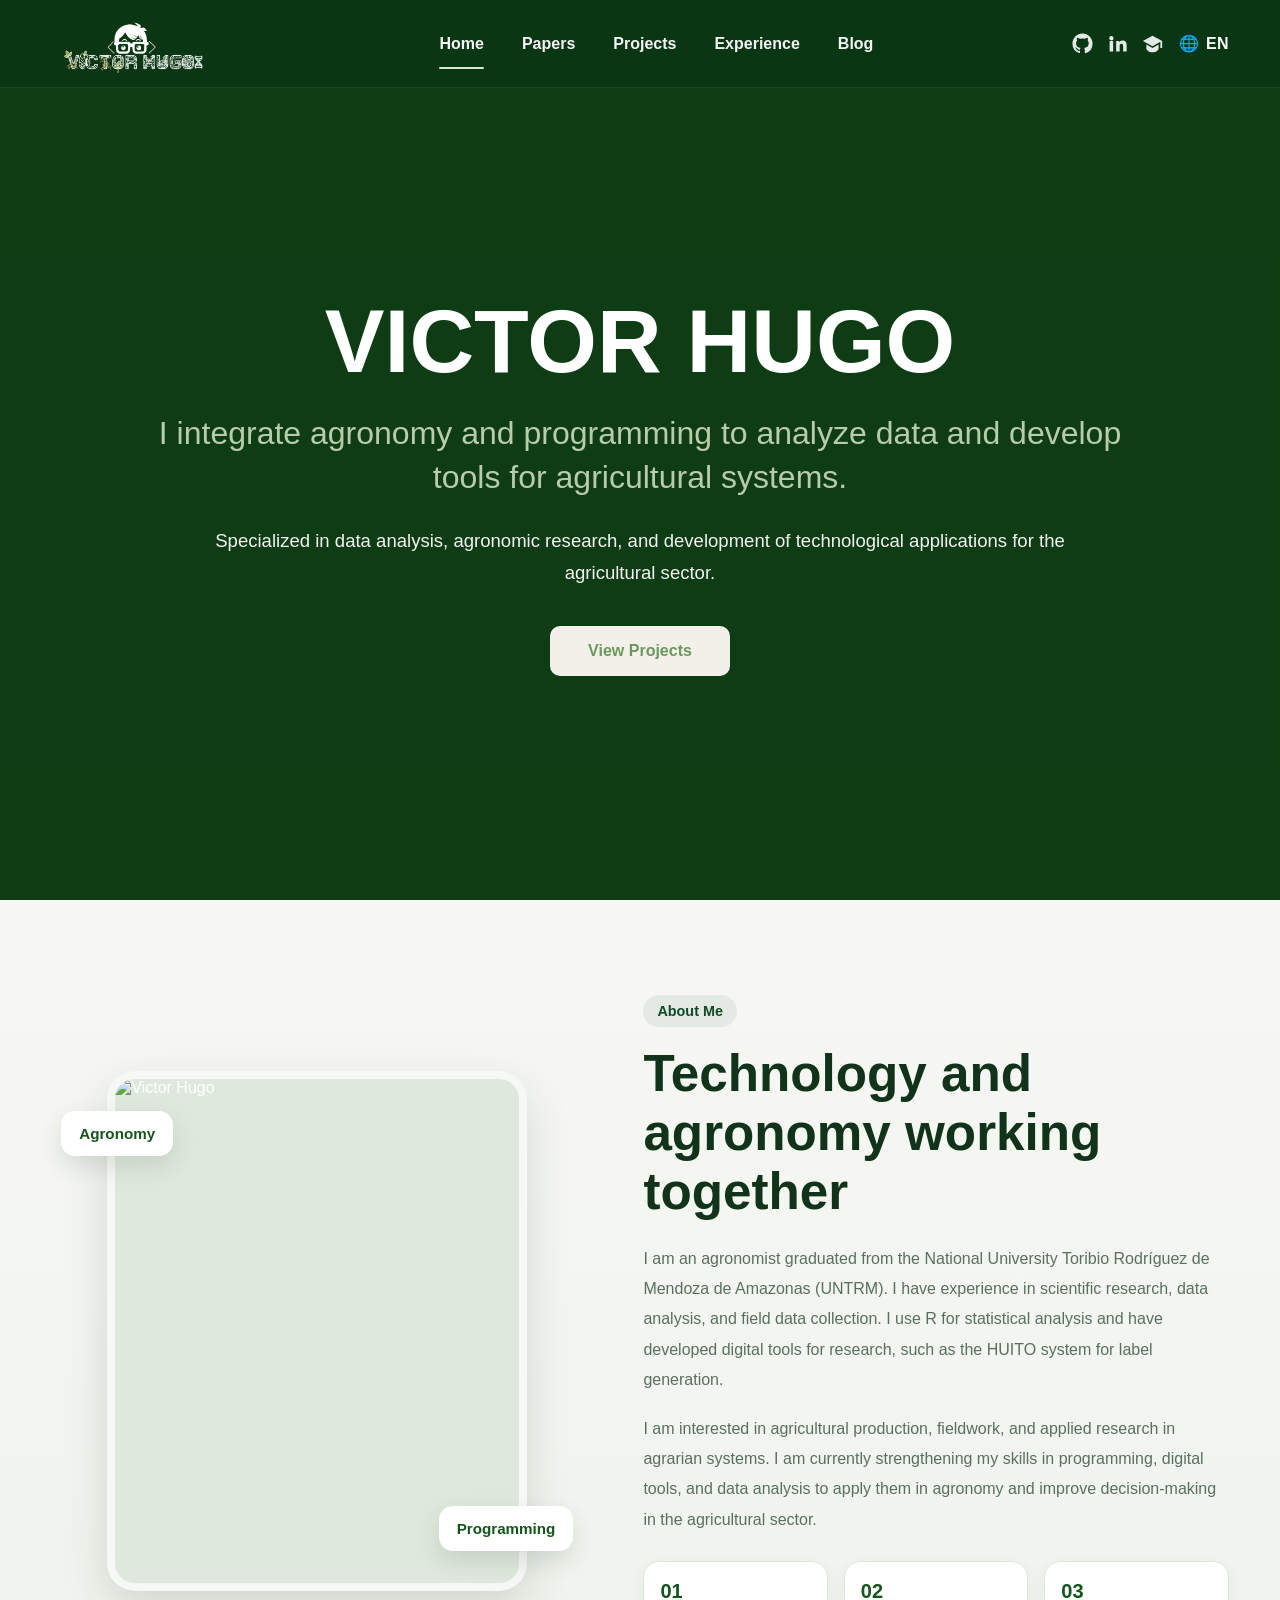
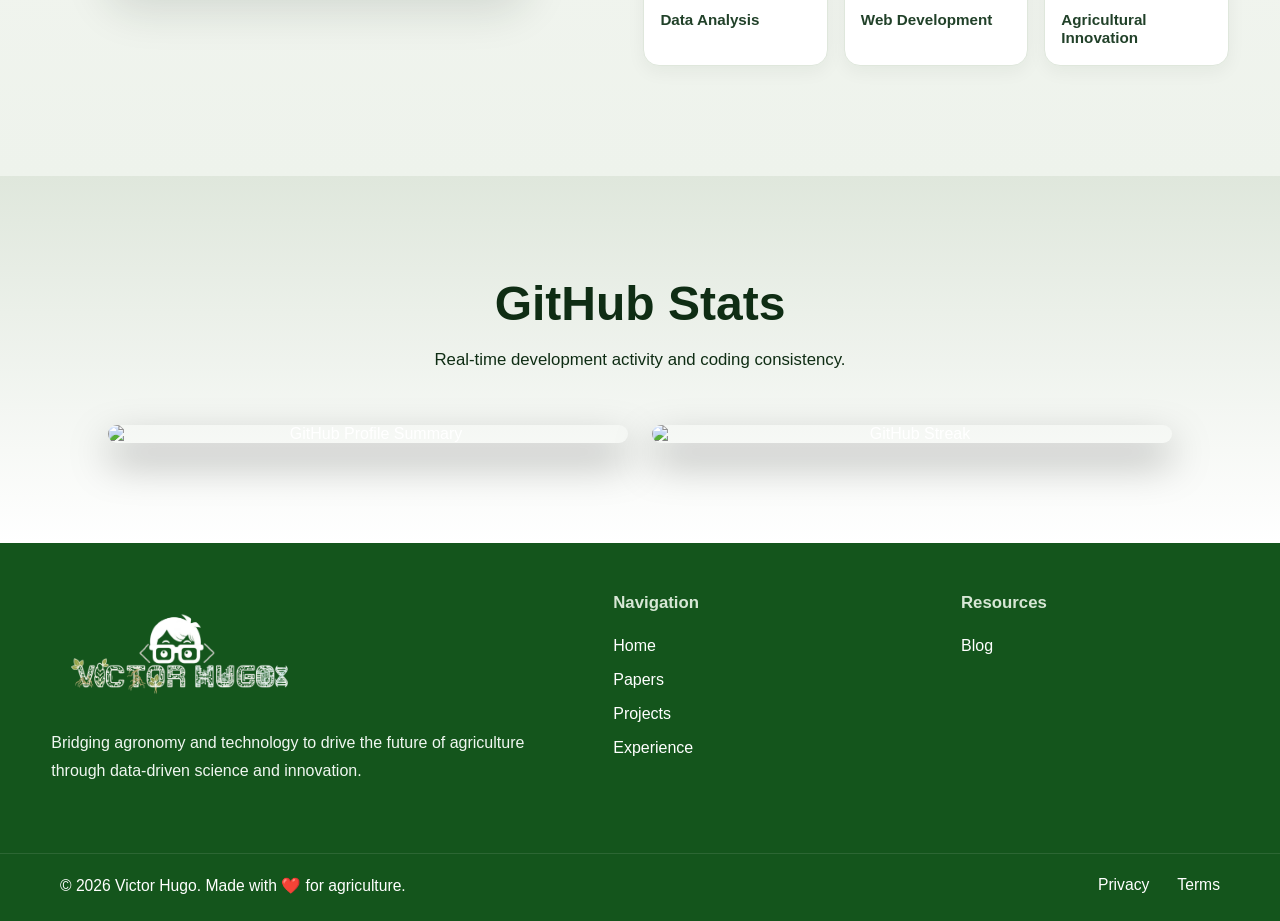
==== commit 5dd69845: "updt" ====
--- a/docs/index.html
+++ b/docs/index.html
@@ -24,7 +24,7 @@
 
       <div class="nav-actions">
         <div class="social-icons">
-          <a href="https://github.com/Victor-Hugo-Baldera" target="_blank" rel="noopener noreferrer" aria-label="GitHub">
+          <a href="https://github.com/Vyxugo" target="_blank" rel="noopener noreferrer" aria-label="GitHub">
             <svg viewBox="0 0 24 24" aria-hidden="true">
               <path d="M12 .5C5.65.5.5 5.65.5 12A11.5 11.5 0 0 0 8.36 22.9c.58.11.79-.25.79-.56v-2.02c-3.18.69-3.85-1.35-3.85-1.35-.52-1.31-1.26-1.66-1.26-1.66-1.03-.7.08-.69.08-.69 1.14.08 1.73 1.16 1.73 1.16 1.01 1.73 2.65 1.23 3.3.94.1-.73.4-1.23.72-1.52-2.54-.29-5.22-1.27-5.22-5.66 0-1.25.45-2.27 1.16-3.07-.12-.29-.5-1.46.11-3.04 0 0 .95-.3 3.12 1.17a10.8 10.8 0 0 1 5.68 0c2.17-1.47 3.12-1.17 3.12-1.17.61 1.58.23 2.75.11 3.04.72.8 1.16 1.82 1.16 3.07 0 4.4-2.69 5.36-5.24 5.65.41.35.77 1.05.77 2.12v3.14c0 .31.21.67.8.56A11.5 11.5 0 0 0 23.5 12C23.5 5.65 18.35.5 12 .5Z"/>
             </svg>
@@ -175,12 +175,12 @@
 
       <div class="github-stats-grid">
         <img
-          src="https://github-profile-summary-cards.vercel.app/api/cards/profile-details?username=Victor-Hugo-Baldera&theme=github_dark"
+          src="https://github-profile-summary-cards.vercel.app/api/cards/profile-details?username=Vyxugo&theme=github_dark"
           alt="GitHub Profile Summary"
         />
 
         <img
-          src="https://streak-stats.demolab.com?user=Victor-Hugo-Baldera&theme=tokyonight&hide_border=true"
+          src="https://streak-stats.demolab.com?user=Vyxugo&theme=tokyonight&hide_border=true"
           alt="GitHub Streak"
         />
       </div>
@@ -189,88 +189,55 @@
 
   <!-- ================= FOOTER ================= -->
   <footer class="footer">
-    <div class="container footer-container">
-      <div class="footer-left">
-        <div class="footer-logo">
-          <img src="pages/vh.png" alt="Victor Hugo Logo" />
-        </div>
-
-        <p>
+  <div class="container footer-container">
+    <div class="footer-left">
+      <div class="footer-logo">
+        <img src="pages/vh.png" alt="Victor Hugo Logo" />
+      </div>
+
+      <p
+        data-en="Bridging agronomy and technology to drive the future of agriculture through data-driven science and innovation."
+        data-es="Integrando la agronomía y la tecnología para impulsar el futuro de la agricultura mediante ciencia basada en datos e innovación.">
         Bridging agronomy and technology to drive the future of agriculture through data-driven science and innovation.
-        </p>
-
-        <div class="footer-social">
-          <a
-            href="https://github.com/Victor-Hugo-Baldera"
-            target="_blank"
-            rel="noopener noreferrer"
-            aria-label="GitHub"
-            title="GitHub"
-          >
-            <svg viewBox="0 0 24 24" aria-hidden="true">
-              <path d="M12 .5C5.65.5.5 5.65.5 12A11.5 11.5 0 0 0 8.36 22.9c.58.11.79-.25.79-.56v-2.02c-3.18.69-3.85-1.35-3.85-1.35-.52-1.31-1.26-1.66-1.26-1.66-1.03-.7.08-.69.08-.69 1.14.08 1.73 1.16 1.73 1.16 1.01 1.73 2.65 1.23 3.3.94.1-.73.4-1.23.72-1.52-2.54-.29-5.22-1.27-5.22-5.66 0-1.25.45-2.27 1.16-3.07-.12-.29-.5-1.46.11-3.04 0 0 .95-.3 3.12 1.17a10.8 10.8 0 0 1 5.68 0c2.17-1.47 3.12-1.17 3.12-1.17.61 1.58.23 2.75.11 3.04.72.8 1.16 1.82 1.16 3.07 0 4.4-2.69 5.36-5.24 5.65.41.35.77 1.05.77 2.12v3.14c0 .31.21.67.8.56A11.5 11.5 0 0 0 23.5 12C23.5 5.65 18.35.5 12 .5Z"/>
-            </svg>
-          </a>
-
-          <a
-            href="https://www.linkedin.com/in/victor-hugo-baldera-chapo%C3%B1an-35a350390/"
-            target="_blank"
-            rel="noopener noreferrer"
-            aria-label="LinkedIn"
-            title="LinkedIn"
-          >
-            <svg viewBox="0 0 24 24" aria-hidden="true">
-              <path d="M4.98 3.5A2.48 2.48 0 1 0 5 8.46 2.48 2.48 0 0 0 4.98 3.5ZM3 9h4v12H3V9Zm7 0h3.83v1.64h.05c.53-1.01 1.84-2.07 3.79-2.07 4.05 0 4.8 2.67 4.8 6.13V21h-4v-5.57c0-1.33-.02-3.03-1.85-3.03-1.86 0-2.15 1.45-2.15 2.94V21h-4V9Z"/>
-            </svg>
-          </a>
-
-          <a
-            href="https://scholar.google.com/citations?user=IOjB55EAAAAJ&hl=es&oi=ao"
-            target="_blank"
-            rel="noopener noreferrer"
-            aria-label="Google Scholar"
-            title="Google Scholar"
-          >
-            <svg viewBox="0 0 24 24" aria-hidden="true">
-              <path d="M12 3 1 9l11 6 9-4.91V17h2V9L12 3Zm0 14L5 13.18V17c0 2.76 3.13 5 7 5s7-2.24 7-5v-3.82L12 17Z"/>
-            </svg>
-          </a>
-
-          <a
-            href="mailto:victorhugobalderachaponan@gmail.com"
-            aria-label="Correo"
-            title="Correo"
-          >
-            <svg viewBox="0 0 24 24" aria-hidden="true">
-              <path d="M2 4h20v16H2V4Zm10 7 10-7H2l10 7Zm0 2L2 6v12h20V6l-10 7Z"/>
-            </svg>
-          </a>
-        </div>
-      </div>
-
-      <div class="footer-links">
-        <h3>Navigation</h3>
-<a href="index.html">Home</a>
-<a href="papers.html">Papers</a>
-<a href="projects.html">Projects</a>
-<a href="experience.html">Experience</a>
-      </div>
-
-      <div class="footer-links">
-        <h3>Resources</h3>
-        <a href="blog.html">Blog</a>
-      </div>
-    </div>
-
-    <div class="footer-bottom">
-      <p>© 2026 Victor Hugo. Made with ❤️ for agriculture</p>
-      <div>
-        <a href="#">Privacy</a>
-        <a href="#">Terms</a>
-      </div>
-    </div>
-  </footer>
-
+      </p>
+
+      <div class="footer-social">
+        <!-- se mantienen igual -->
+      </div>
+    </div>
+
+    <div class="footer-links">
+      <h3 data-en="Navigation" data-es="Navegación">Navigation</h3>
+      <a href="index.html" data-en="Home" data-es="Inicio">Home</a>
+      <a href="papers.html" data-en="Papers" data-es="Publicaciones">Papers</a>
+      <a href="projects.html" data-en="Projects" data-es="Proyectos">Projects</a>
+      <a href="experience.html" data-en="Experience" data-es="Experiencia">Experience</a>
+    </div>
+
+    <div class="footer-links">
+      <h3 data-en="Resources" data-es="Recursos">Resources</h3>
+      <a href="blog.html" data-en="Blog" data-es="Blog">Blog</a>
+    </div>
+  </div>
+
+  <div class="footer-bottom">
+    <p
+      data-en="© 2026 Victor Hugo. Made with ❤️ for agriculture."
+      data-es="© 2026 Victor Hugo. Desarrollado con ❤️ para la agricultura.">
+      © 2026 Victor Hugo. Made with ❤️ for agriculture.
+    </p>
+
+    <div>
+      <a href="#"
+         data-en="Privacy"
+         data-es="Privacidad">Privacy</a>
+
+      <a href="#"
+         data-en="Terms"
+         data-es="Términos">Terms</a>
+    </div>
+  </div>
+</footer>
   <script src="script.js"></script>
 </body>
 </html>
